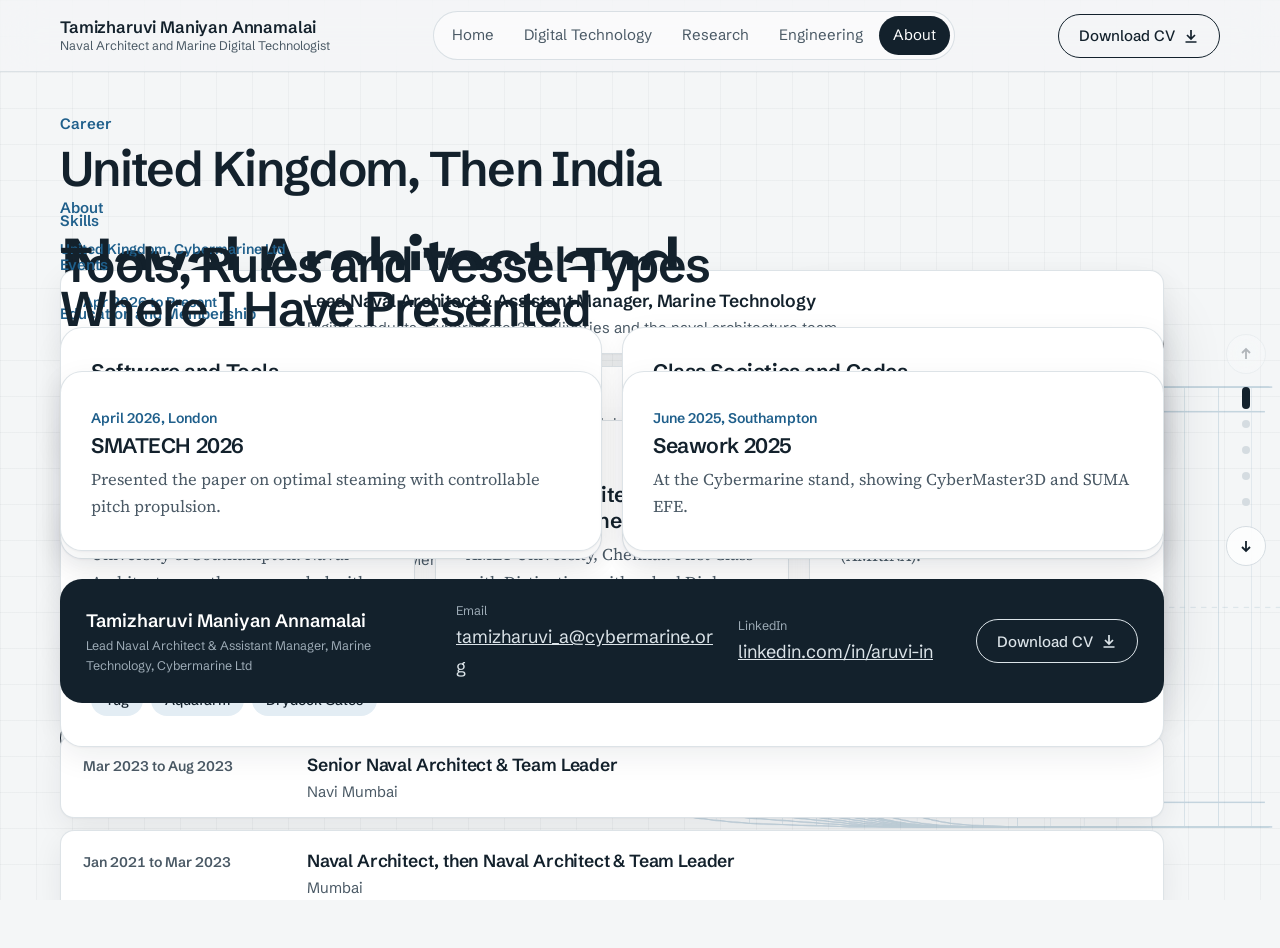
==== about.html @ 564004cf "Major Update" ====
<!doctype html>
<html lang="en">
<head>
<meta charset="utf-8">
<meta name="viewport" content="width=device-width, initial-scale=1">
<title>About | Tamizharuvi Maniyan Annamalai</title>
<meta name="description" content="Career, education and skills of Tamizharuvi Maniyan Annamalai.">
<meta name="theme-color" content="#F4F6F7">
<meta property="og:title" content="About | Tamizharuvi Maniyan Annamalai">
<meta property="og:description" content="Career, education and skills of Tamizharuvi Maniyan Annamalai.">
<meta property="og:image" content="https://www.hiaruvi.com/img/profile-640.jpg">
<link rel="icon" href="data:image/svg+xml,%3Csvg xmlns='http://www.w3.org/2000/svg' viewBox='0 0 64 64'%3E%3Crect width='64' height='64' rx='16' fill='%2313212C'/%3E%3Cpath d='M14 26h36v10c0 6-4 10-10 10H24c-6 0-10-4-10-10z' fill='none' stroke='%239CC6DD' stroke-width='3'/%3E%3Cpath d='M10 36h44' stroke='%23F4F6F7' stroke-width='3'/%3E%3C/svg%3E">
<link rel="preconnect" href="https://fonts.googleapis.com">
<link rel="preconnect" href="https://fonts.gstatic.com" crossorigin>
<link href="https://fonts.googleapis.com/css2?family=Schibsted+Grotesk:wght@400;500;600;700&family=Source+Serif+4:opsz,wght@8..60,400;8..60,600&display=swap" rel="stylesheet">
<link rel="stylesheet" href="assets/site.css">
</head>
<body>
<a class="skip" href="#main">Skip to Content</a>
<div class="bg" aria-hidden="true"><img src="img/lines/plan-aft.png" alt="" onerror="this.remove()"></div>
<header class="top"><div class="wrap">
  <a class="me" href="index.html"><b>Tamizharuvi Maniyan Annamalai</b><span>Naval Architect and Marine Digital Technologist</span></a>
  <nav aria-label="Main"><ul class="menu"><li><a href="index.html">Home</a></li><li><a href="digital.html">Digital Technology</a></li><li><a href="research.html">Research</a></li><li><a href="engineering.html">Engineering</a></li><li><a href="about.html" aria-current="page">About</a></li></ul></nav>
  <div class="right">
    <a class="btn" href="Tamizharuvi_CV.pdf" download><span class="lbl">Download CV</span><svg class="ico" viewBox="0 0 16 16" fill="none" stroke="currentColor" stroke-width="1.7" aria-hidden="true"><path d="M8 2v9M4 7l4 4 4-4M2.5 14h11"/></svg></a>
    <button class="burger" type="button" aria-label="Menu" aria-expanded="false"><svg width="18" height="18" viewBox="0 0 18 18" fill="none" stroke="currentColor" stroke-width="1.8" aria-hidden="true"><path d="M2 5h14M2 9h14M2 13h14"/></svg></button>
  </div>
</div></header>
<div class="drawer"><ul><li><a href="index.html">Home</a></li><li><a href="digital.html">Digital Technology</a></li><li><a href="research.html">Research</a></li><li><a href="engineering.html">Engineering</a></li><li><a href="about.html" aria-current="page">About</a></li></ul></div>
<main id="main" class="deck">
<section class="sec" id="profile" data-label="Profile" aria-label="Profile"><div class="sec-in"><div class="hero">
  <div><div class="sec-head"><div class="eyebrow">About</div><h1 class="title">Naval Architect and Marine Digital Technologist</h1></div>
    <p class="lead">I solve stability, regulatory and shipbuilding problems for ship owners, and where I can, I solve them with digital technology. I write the architecture, logic, interface and specification for each product and lead the software team to delivery. My aim is fleet-wide decision support from an onshore office, ready for autonomous vessels.</p>
    <div class="acts"><a class="btn" href="Tamizharuvi_CV.pdf" download>Download CV<svg class="ico" viewBox="0 0 16 16" fill="none" stroke="currentColor" stroke-width="1.7" aria-hidden="true"><path d="M8 2v9M4 7l4 4 4-4M2.5 14h11"/></svg></a></div>
  </div>
  <figure class="portrait"><img src="img/profile-640.jpg" alt="Portrait of Tamizharuvi Maniyan Annamalai" width="640" height="640"></figure>
</div></div></section>
<section class="sec" id="career" data-label="Career" aria-label="Career"><div class="sec-in"><div class="sec-head"><div class="eyebrow">Career</div><h2 class="title">United Kingdom, Then India</h2></div>
<ol class="career">
  <li class="group">United Kingdom, Cybermarine Ltd</li>
  <li class="now"><span class="when">Apr 2026 to Present</span><div><h3>Lead Naval Architect &amp; Assistant Manager, Marine Technology</h3><p>Digital products, CyberMaster3D deliveries and the naval architecture team</p></div></li>
  <li><span class="when">Dec 2024 to Mar 2026</span><div><h3>Senior Naval Architect</h3><p>SUMA EFE, CyberMaster3D heavy-lift modules, G-Mod</p></div></li>
  <li class="group">University of Southampton</li>
  <li><span class="when">Sep 2023 to Sep 2024</span><div><h3>MSc Maritime Engineering Science</h3><p>Awarded with Merit</p></div></li>
  <li class="group">India, Cybermarine Knowledge Systems</li>
  <li><span class="when">Oct 2024 to Nov 2024</span><div><h3>Senior Naval Architect &amp; Team Leader</h3><p>Navi Mumbai</p></div></li>
  <li><span class="when">Mar 2023 to Aug 2023</span><div><h3>Senior Naval Architect &amp; Team Leader</h3><p>Navi Mumbai</p></div></li>
  <li><span class="when">Jan 2021 to Mar 2023</span><div><h3>Naval Architect, then Naval Architect &amp; Team Leader</h3><p>Mumbai</p></div></li>
  <li><span class="when">May 2018 to Jan 2021</span><div><h3>Junior Naval Architect</h3><p>Mumbai</p></div></li>
  <li><span class="when">2016 and 2018</span><div><h3>Internships</h3><p>Cochin Shipyard and Senshin Technologies, Kochi</p></div></li>
</ol></div></section>
<section class="sec" id="education" data-label="Education" aria-label="Education"><div class="sec-in"><div class="sec-head"><div class="eyebrow">Education and Membership</div><h2 class="title">Qualifications</h2></div>
<div class="grid3">
  <div class="card"><span class="tag">2023 to 2024</span><h3>MSc Maritime Engineering Science</h3><p>University of Southampton. Naval Architecture pathway, awarded with Merit.</p></div>
  <div class="card"><span class="tag">2014 to 2018</span><h3>BE Naval Architecture and Offshore Engineering</h3><p>AMET University, Chennai. First Class with Distinction, with a dual Diploma in Business Management.</p></div>
  <div class="card"><span class="tag">Since 2024</span><h3>Associate Member, RINA</h3><p>Royal Institution of Naval Architects (AMRINA).</p></div>
</div></div></section>
<section class="sec" id="skills" data-label="Skills" aria-label="Skills"><div class="sec-in"><div class="sec-head"><div class="eyebrow">Skills</div><h2 class="title">Tools, Rules and Vessel Types</h2></div>
<div class="grid2">
  <div class="card"><h3>Software and Tools</h3><p><b>Coding:</b> Python, C#. <b>Stability:</b> GHS, Maxsurf, CyberMaster and CyberMaster3D. <b>Hydrodynamics and CFD:</b> Siemens Star-CCM+, DNV Sesam GeniE and HydroD, Ansys Workbench, MATLAB. <b>Design:</b> CADMATIC Hull, AVEVA PDMS, Rhino 3D, AutoCAD, SolidWorks.</p></div>
  <div class="card"><h3>Class Societies and Codes</h3><div class="chips"><span>Bureau Veritas</span><span>DNV</span><span>Lloyd’s Register</span><span>ABS</span><span>IRS</span><span>SOLAS</span><span>ICLL</span><span>IS Code</span><span>Grain Code</span><span>SPS Code</span><span>CAP 437</span></div></div>
  <div class="card" style="grid-column:1/-1"><h3>Vessel Types</h3><div class="chips"><span>Offshore Construction</span><span>Diving Support</span><span>Heavy-Lift Crane</span><span>Bulk Carrier</span><span>Product Tanker</span><span>CPP Vessels</span><span>Expedition Passenger</span><span>Tug</span><span>Aquafarm</span><span>Drydock Gates</span></div></div>
</div></div></section>
<section class="sec" id="events" data-label="Events and Contact" aria-label="Events and Contact"><div class="sec-in"><div class="sec-head"><div class="eyebrow">Events</div><h2 class="title">Where I Have Presented</h2></div>
<div class="grid2">
  <div class="card"><span class="tag">April 2026, London</span><h3>SMATECH 2026</h3><p>Presented the paper on optimal steaming with controllable pitch propulsion.</p></div>
  <div class="card"><span class="tag">June 2025, Southampton</span><h3>Seawork 2025</h3><p>At the Cybermarine stand, showing CyberMaster3D and SUMA EFE.</p></div>
</div><footer class="foot">
  <div><b>Tamizharuvi Maniyan Annamalai</b><span class="k">Lead Naval Architect &amp; Assistant Manager, Marine Technology, Cybermarine Ltd</span></div>
  <div><span class="k">Email</span><a href="mailto:tamizharuvi_a@cybermarine.org">tamizharuvi_a@cybermarine.org</a></div>
  <div><span class="k">LinkedIn</span><a href="https://www.linkedin.com/in/aruvi-in/" rel="noopener">linkedin.com/in/aruvi-in</a></div>
  <a class="btn" href="Tamizharuvi_CV.pdf" download>Download CV<svg class="ico" viewBox="0 0 16 16" fill="none" stroke="currentColor" stroke-width="1.7" aria-hidden="true"><path d="M8 2v9M4 7l4 4 4-4M2.5 14h11"/></svg></a>
</footer></div></section>
</main>
<div class="dots" aria-label="Sections"><button class="arrow prev" type="button" aria-label="Previous Section"><svg width="16" height="16" viewBox="0 0 16 16" fill="none" stroke="currentColor" stroke-width="1.8" aria-hidden="true"><path d="M8 13V3M4 7l4-4 4 4"/></svg></button><ol></ol><button class="arrow next" type="button" aria-label="Next Section"><svg width="16" height="16" viewBox="0 0 16 16" fill="none" stroke="currentColor" stroke-width="1.8" aria-hidden="true"><path d="M8 3v10M4 9l4 4 4-4"/></svg></button></div>
<button class="totop" type="button" aria-label="Back to Top"><svg width="16" height="16" viewBox="0 0 16 16" fill="none" stroke="currentColor" stroke-width="1.8" aria-hidden="true"><path d="M8 13V3M4 7l4-4 4 4"/></svg></button>
<script src="assets/site.js"></script>

</body>
</html>
---- assets/site.css ----
/* hiaruvi.com */
@view-transition{navigation:auto}
:root{
  --paper:#F4F6F7; --card:#FFFFFF; --ink:#13212C; --slate:#4A5965; --rule:#D5DCE1;
  --blue:#1F5F8B; --blue-deep:#174A6D; --blue-soft:#E3EDF4; --oxide:#9E3B2C;
  --sans:"Schibsted Grotesk",system-ui,-apple-system,"Segoe UI",sans-serif;
  --serif:"Source Serif 4",Georgia,serif;
  --wrap:1240px; --g:clamp(16px,3.5vw,40px); --head:72px;
  --r-lg:28px; --r:22px; --r-sm:14px;
  --shadow:0 1px 2px rgba(19,33,44,.04),0 10px 30px rgba(19,33,44,.07);
  --ease:cubic-bezier(.25,.1,.25,1); --out:cubic-bezier(.16,1,.3,1);
}
*{box-sizing:border-box}
html,body{margin:0}
body{background:var(--paper);color:var(--ink);font-family:var(--serif);font-size:18px;line-height:1.65;-webkit-font-smoothing:antialiased}
h1,h2,h3,h4,.sans{font-family:var(--sans)}
a{color:var(--blue-deep)}
img{display:block;max-width:100%;height:auto}
:focus-visible{outline:2.5px solid var(--blue);outline-offset:3px;border-radius:8px}
.wrap{max-width:var(--wrap);margin:0 auto;padding:0 var(--g)}
.ico{width:16px;height:16px;flex:none}
.skip{position:absolute;left:-9999px}.skip:focus{left:16px;top:16px;z-index:99;background:var(--ink);color:#fff;padding:10px 14px;border-radius:10px}

/* fixed background: grid + lines-plan artwork (content moves over it) */
.bg{position:fixed;inset:0;z-index:-1;pointer-events:none;
  background-image:linear-gradient(rgba(19,33,44,.035) 1px,transparent 1px),linear-gradient(90deg,rgba(19,33,44,.035) 1px,transparent 1px);background-size:36px 36px}
.bg img{position:absolute;right:-3vw;bottom:-3vh;width:min(1150px,80vw);opacity:.22}

/* header */
.top{position:sticky;top:0;z-index:50;height:var(--head);background:rgba(244,246,247,.7);backdrop-filter:saturate(180%) blur(20px);-webkit-backdrop-filter:saturate(180%) blur(20px);border-bottom:1px solid rgba(213,220,225,.8)}
.top .wrap{height:100%;display:flex;align-items:center;justify-content:space-between;gap:16px;font-family:var(--sans)}
.me{text-decoration:none;color:var(--ink);line-height:1.2;min-width:0}
.me b{display:block;font-weight:600;font-size:16.5px;letter-spacing:-.01em;white-space:nowrap}
.me span{display:block;font-size:12.5px;color:var(--slate);white-space:nowrap}
.menu{display:flex;gap:2px;list-style:none;margin:0;padding:4px;font-size:15px;background:rgba(255,255,255,.55);border:1px solid rgba(213,220,225,.9);border-radius:999px}
.menu a{display:block;padding:7px 14px;border-radius:999px;color:var(--slate);text-decoration:none;transition:background .3s var(--ease),color .3s var(--ease)}
.menu a:hover{color:var(--ink)}
.menu a[aria-current=page]{color:#fff;background:var(--ink)}
.right{display:flex;align-items:center;gap:8px}
.btn{display:inline-flex;align-items:center;gap:8px;min-height:44px;padding:0 20px;border-radius:999px;font:500 15px/1 var(--sans);text-decoration:none;border:1.5px solid var(--ink);color:var(--ink);background:transparent;white-space:nowrap;cursor:pointer;transition:transform .2s var(--ease),background .25s,color .25s,border-color .25s}
.btn:hover{background:var(--ink);color:#fff}
.btn:active{transform:scale(.97)}
.btn.primary{background:var(--blue);border-color:var(--blue);color:#fff}
.btn.primary:hover{background:var(--blue-deep);border-color:var(--blue-deep)}
.btn .ico{transition:transform .3s var(--out)}
.btn:hover .ico.arw{transform:translateX(3px)}
.burger{display:none;width:44px;height:44px;border-radius:50%;border:1px solid var(--rule);background:var(--card);cursor:pointer;place-items:center;color:var(--ink)}
.drawer{display:none}
@media (max-width:1060px){
  .top nav{display:none}
  .burger{display:grid}
  .drawer{display:block;position:fixed;top:calc(var(--head) + 8px);left:12px;right:12px;z-index:49;background:rgba(255,255,255,.9);backdrop-filter:blur(20px);-webkit-backdrop-filter:blur(20px);border:1px solid var(--rule);border-radius:var(--r);box-shadow:var(--shadow);transform:translateY(-8px) scale(.98);opacity:0;pointer-events:none;transition:transform .4s var(--out),opacity .25s var(--ease)}
  .drawer.open{transform:none;opacity:1;pointer-events:auto}
  .drawer ul{list-style:none;margin:0;padding:8px 18px;font-family:var(--sans);font-size:18px}
  .drawer li+li{border-top:1px solid var(--rule)}
  .drawer a{display:block;padding:13px 0;color:var(--ink);text-decoration:none}
  .drawer a[aria-current=page]{color:var(--blue)}
}
@media (max-width:560px){.me span{display:none}.me b{font-size:15px;white-space:normal}.top .btn .lbl{display:none}.top .btn{padding:0 13px}}

/* sections: on wide screens one section at a time; content moves, background stays */
.deck{position:relative}
.sec{position:relative;padding:clamp(48px,7vw,88px) 0}
.sec-in{max-width:var(--wrap);margin:0 auto;padding:0 var(--g)}
@media (min-width:1061px){
  html.paged,html.paged body{height:100%;overflow:hidden}
  .paged .deck{height:calc(100vh - var(--head))}
  .paged .sec{position:absolute;transition:none!important;inset:0;padding:0;overflow-y:auto;overscroll-behavior:contain;opacity:0;visibility:hidden;transform:translateY(48px);transition:opacity .7s var(--ease),transform .9s var(--out),visibility 0s linear .9s}
  .paged.ready .sec{transition:opacity .28s var(--ease),transform .5s var(--ease),visibility 0s linear .5s!important}
  .paged .sec.up{transform:translateY(-48px)}
  .paged .sec.on{opacity:1;visibility:visible;transform:none}
  .paged.ready .sec.on{transition:opacity .6s var(--ease) .28s,transform .9s var(--out) .28s,visibility 0s!important}
  .paged .sec-in{min-height:100%;display:flex;flex-direction:column;justify-content:center;padding-top:40px;padding-bottom:56px;padding-right:calc(var(--g) + 56px)}
}
.dots{display:none}
@media (min-width:1061px){
  .paged .dots{display:flex;flex-direction:column;align-items:center;gap:6px;position:fixed;right:max(14px,calc((100vw - var(--wrap))/2 - 20px));top:50%;transform:translateY(-50%);z-index:40}
  .dots .arrow{width:40px;height:40px;border-radius:50%;border:1px solid var(--rule);background:rgba(255,255,255,.75);backdrop-filter:blur(12px);display:grid;place-items:center;cursor:pointer;color:var(--ink);transition:background .2s,color .2s,opacity .2s,transform .2s}
  .dots .arrow:hover{background:var(--ink);color:#fff}
  .dots .arrow:active{transform:scale(.92)}
  .dots .arrow:disabled{opacity:.3;pointer-events:none}
  .dots ol{list-style:none;margin:6px 0;padding:0;display:flex;flex-direction:column;gap:2px}
  .dots li button{position:relative;display:grid;place-items:center;width:40px;height:24px;border:0;background:none;cursor:pointer}
  .dots li button::before{content:"";width:8px;height:8px;border-radius:999px;background:var(--rule);transition:height .35s var(--out),background .3s}
  .dots li button[aria-current=true]::before{height:22px;background:var(--ink)}
  .dots li button span{position:absolute;right:46px;top:50%;transform:translate(6px,-50%);opacity:0;white-space:nowrap;font:500 13px var(--sans);color:var(--ink);background:rgba(255,255,255,.92);border:1px solid var(--rule);padding:5px 10px;border-radius:999px;pointer-events:none;transition:opacity .2s,transform .3s var(--out)}
  .dots li button:hover span,.dots li button:focus-visible span{opacity:1;transform:translate(0,-50%)}
}
.totop{position:fixed;right:16px;bottom:16px;width:48px;height:48px;border-radius:50%;border:1px solid var(--rule);background:rgba(255,255,255,.9);backdrop-filter:blur(12px);color:var(--ink);display:grid;place-items:center;cursor:pointer;box-shadow:var(--shadow);opacity:0;transform:translateY(10px);transition:opacity .3s,transform .4s var(--out);z-index:45}
.totop.show{opacity:1;transform:none}
@media (min-width:1061px){.paged .totop{display:none}}

/* type */
.eyebrow{font-family:var(--sans);font-size:15px;font-weight:600;color:var(--blue)}
h1.title{margin:6px 0 0;font-size:clamp(40px,5.6vw,76px);line-height:1.02;letter-spacing:-.04em;font-weight:600}
h2.title{margin:6px 0 0;font-size:clamp(30px,3.8vw,50px);line-height:1.06;letter-spacing:-.035em;font-weight:600}
.lead{margin:16px 0 0;font-size:clamp(18px,1.7vw,21px);color:var(--slate);max-width:62ch}
.sec-head{margin-bottom:clamp(22px,3vw,36px)}
.page-title{display:flex;align-items:end;justify-content:space-between;gap:20px;flex-wrap:wrap}

/* cards and panels */
.card{background:var(--card);border:1px solid rgba(213,220,225,.8);border-radius:var(--r);box-shadow:var(--shadow);padding:clamp(20px,2.4vw,30px)}
.card h3{margin:0 0 8px;font-size:21px;font-weight:600;letter-spacing:-.02em;line-height:1.25}
.card p{margin:0 0 10px;color:var(--slate);font-size:16.5px}
.card p:last-child{margin-bottom:0}
a.card{display:flex;flex-direction:column;text-decoration:none;color:var(--ink);transition:transform .4s var(--out),box-shadow .4s var(--ease)}
a.card:hover{transform:translateY(-4px);box-shadow:0 2px 4px rgba(19,33,44,.04),0 22px 48px rgba(19,33,44,.12)}
a.card:active{transform:scale(.99)}
.card .tag{font-family:var(--sans);font-size:14px;font-weight:600;color:var(--blue)}
.card.dark{background:var(--ink);color:#EAF0F3;border-color:var(--ink)}
.card.dark p{color:#B9C7D1}.card.dark .tag,.card.dark .go{color:#9CC6DD}
.go{display:inline-flex;align-items:center;gap:6px;margin-top:auto;padding-top:14px;font-family:var(--sans);font-size:15px;font-weight:600;color:var(--blue-deep);text-decoration:none}
.go .ico{transition:transform .3s var(--out)}
a.card:hover .go .ico,a.go:hover .ico{transform:translateX(4px)}
.grid2{display:grid;grid-template-columns:repeat(2,minmax(0,1fr));gap:20px}
.grid3{display:grid;grid-template-columns:repeat(3,minmax(0,1fr));gap:20px}
.split{display:grid;grid-template-columns:minmax(0,1.45fr) minmax(0,1fr);gap:clamp(20px,3vw,40px);align-items:start}
@media (max-width:900px){.grid2,.grid3,.split{grid-template-columns:1fr}}
.ticks{list-style:none;margin:14px 0 0;padding:0}
.ticks li{position:relative;padding:10px 0 10px 24px;border-top:1px solid var(--rule);color:var(--slate);font-size:17px}
.ticks li::before{content:"";position:absolute;left:0;top:21px;width:12px;height:2px;border-radius:2px;background:var(--blue)}
.ticks b{color:var(--ink);font-family:var(--sans);font-weight:600;font-size:16px}
.facts{padding:0;overflow:hidden}
.facts div{padding:14px 22px;border-top:1px solid var(--rule);font-family:var(--sans)}
.facts div:first-child{border-top:0}
.facts span{display:block;font-size:13px;color:var(--slate)}
.facts b{font-weight:600;font-size:16px;line-height:1.35}
.chips{display:flex;flex-wrap:wrap;gap:8px}
.chips span{padding:7px 14px;border-radius:999px;background:var(--blue-soft);font:500 14px var(--sans);color:var(--ink)}
details.more{margin-top:14px;border-top:1px solid var(--rule)}
details.more summary{cursor:pointer;list-style:none;display:flex;align-items:center;justify-content:space-between;padding:12px 0 2px;font:600 15px var(--sans);color:var(--blue-deep)}
details.more summary::-webkit-details-marker{display:none}
details.more summary::after{content:"";width:9px;height:9px;border-right:2px solid currentColor;border-bottom:2px solid currentColor;transform:rotate(45deg);transition:transform .3s var(--out)}
details.more[open] summary::after{transform:rotate(-135deg)}
details.more .body{padding:8px 0 0;color:var(--slate);font-size:16px}

/* home */
.hero{display:grid;grid-template-columns:minmax(0,1.5fr) minmax(0,1fr);gap:clamp(24px,4vw,56px);align-items:center}
.hero .role{margin:18px 0 0;font-family:var(--sans);font-size:clamp(19px,1.9vw,23px);font-weight:500;line-height:1.4;max-width:36ch}
.acts{display:flex;flex-wrap:wrap;gap:10px;margin-top:26px}
.portrait{margin:0;justify-self:end;width:min(380px,100%);border-radius:var(--r-lg);overflow:hidden;box-shadow:0 2px 6px rgba(19,33,44,.06),0 30px 60px rgba(19,33,44,.16);background:#111}
.portrait img{width:100%;aspect-ratio:1;object-fit:cover}
.meta-row{display:flex;flex-wrap:wrap;gap:8px;margin-top:22px}
.meta-row span{padding:6px 12px;border-radius:999px;border:1px solid var(--rule);background:rgba(255,255,255,.7);font:500 14px var(--sans);color:var(--slate)}
@media (max-width:900px){.hero{grid-template-columns:1fr}.portrait{justify-self:start;width:240px}}
.cos{display:grid;grid-template-columns:repeat(5,minmax(0,1fr));gap:12px}
.cos div{background:var(--card);border:1px solid rgba(213,220,225,.8);border-radius:var(--r-sm);padding:16px 18px;font-family:var(--sans);box-shadow:var(--shadow)}
.cos b{display:block;font-size:16.5px;font-weight:600;line-height:1.3;letter-spacing:-.01em}
.cos span{display:block;margin-top:4px;font-size:13.5px;color:var(--slate);line-height:1.4}
@media (max-width:1060px){.cos{grid-template-columns:repeat(3,minmax(0,1fr))}}
@media (max-width:620px){.cos{grid-template-columns:1fr 1fr}}
.also{margin:12px 0 26px;font:500 14.5px var(--sans);color:var(--slate)}
.feat{display:grid;grid-template-columns:1.25fr 1fr 1fr;gap:20px}
@media (max-width:900px){.feat{grid-template-columns:1fr}}

/* timelines */
.steps{list-style:none;margin:0;padding:0;display:grid;grid-template-columns:repeat(4,minmax(0,1fr));gap:16px}
.steps li{position:relative;background:var(--card);border:1px solid rgba(213,220,225,.8);border-radius:var(--r-sm);padding:18px 18px 16px;box-shadow:var(--shadow)}
.steps li.key{background:var(--ink);border-color:var(--ink);color:#EAF0F3}
.steps li.key p{color:#B9C7D1}.steps li.key .when{color:#9CC6DD}
.steps .when{font:600 13.5px var(--sans);color:var(--oxide)}
.steps h3{margin:4px 0 6px;font-size:17.5px;font-weight:600;letter-spacing:-.01em;line-height:1.3}
.steps p{margin:0;font-size:15px;color:var(--slate);line-height:1.5}
@media (max-width:1060px){.steps{grid-template-columns:repeat(2,minmax(0,1fr))}}
@media (max-width:560px){.steps{grid-template-columns:1fr}}
.career{list-style:none;margin:0;padding:0;display:grid;gap:12px}
.career li{display:grid;grid-template-columns:200px minmax(0,1fr);gap:6px 24px;align-items:baseline;background:var(--card);border:1px solid rgba(213,220,225,.8);border-radius:var(--r-sm);padding:16px 22px;box-shadow:var(--shadow)}
.career .when{font:600 14px var(--sans);color:var(--slate);font-variant-numeric:tabular-nums}
.career .now .when{color:var(--blue)}
.career h3{margin:0;font-size:17.5px;font-weight:600;letter-spacing:-.01em}
.career p{margin:2px 0 0;font:15px var(--sans);color:var(--slate)}
.career .group{grid-template-columns:1fr;background:none;border:0;box-shadow:none;padding:10px 0 0;font:600 14px var(--sans);color:var(--blue)}
@media (max-width:700px){.career li{grid-template-columns:1fr}}

/* publications */
.pubs{display:grid;gap:14px}
.pub{display:grid;grid-template-columns:220px minmax(0,1fr);gap:10px 28px}
.pub .venue{font-family:var(--sans);font-size:15px;color:var(--slate);line-height:1.5}
.pub .venue b{display:block;color:var(--ink);font-weight:600;font-size:16px}
.pub h3{font-size:19px}
.pub .with{margin-top:6px;font:14.5px var(--sans);color:var(--slate)}
@media (max-width:760px){.pub{grid-template-columns:1fr}}

/* demo */
.demo{display:grid;grid-template-columns:minmax(0,1.35fr) minmax(0,1fr);gap:24px;align-items:start}
.demo .stage svg{width:100%;height:auto;border-radius:var(--r-sm);background:linear-gradient(#F8FAFB,#EEF3F6)}
.readout{display:grid;grid-template-columns:repeat(3,minmax(0,1fr));gap:12px}
.readout div{background:var(--paper);border-radius:var(--r-sm);padding:12px 14px}
.readout div.warn{background:#F7E7E3}
.readout b{display:block;white-space:nowrap;font:600 clamp(20px,1.9vw,26px)/1.1 var(--sans);letter-spacing:-.02em;font-variant-numeric:tabular-nums}
.readout span{font:13.5px var(--sans);color:var(--slate)}
.ctl{margin-top:16px}
.ctl label{display:flex;justify-content:space-between;font:14.5px var(--sans);color:var(--slate);margin-bottom:2px}
.ctl output{color:var(--ink);font-weight:600}
input[type=range]{width:100%;accent-color:var(--blue);height:30px}
.toggles{display:flex;gap:8px;flex-wrap:wrap;margin-top:16px}
.toggle{min-height:42px;padding:0 16px;border-radius:999px;border:1.5px solid var(--rule);background:var(--card);font:500 14.5px var(--sans);color:var(--ink);cursor:pointer;transition:background .2s,color .2s,border-color .2s,transform .2s}
.toggle:active{transform:scale(.97)}
.toggle[aria-pressed=true]{background:var(--ink);border-color:var(--ink);color:#fff}
.toggle.danger[aria-pressed=true]{background:var(--oxide);border-color:var(--oxide)}
.status{min-height:1.4em;margin:14px 0 0;font:500 15px var(--sans)}
.status.bad{color:var(--oxide)}
@media (max-width:900px){.demo{grid-template-columns:1fr}}

/* footer */
.foot{margin-top:28px;background:var(--ink);color:#DCE4E9;border-radius:var(--r);padding:22px 26px;display:grid;grid-template-columns:1.6fr 1.2fr 1fr auto;gap:18px;align-items:center;font-family:var(--sans)}
.foot b{color:#fff;font-weight:600}
.foot .k{display:block;font-size:12.5px;color:#9DABB6}
.foot a{color:#DCE4E9;word-break:break-word}
.foot .btn{border-color:#DCE4E9;color:#DCE4E9}
.foot .btn:hover{background:#DCE4E9;color:var(--ink)}
@media (max-width:900px){.foot{grid-template-columns:1fr}}

@media (prefers-reduced-motion:reduce){
  *,.paged .sec,.paged .sec.on{transition-duration:.01ms!important;animation:none!important}
  @view-transition{navigation:none}
}
::view-transition-old(root){animation:vt-out .35s var(--ease) both}
::view-transition-new(root){animation:vt-in .55s var(--out) both}
@keyframes vt-out{to{opacity:0}}
@keyframes vt-in{from{opacity:0;transform:translateY(16px)}}
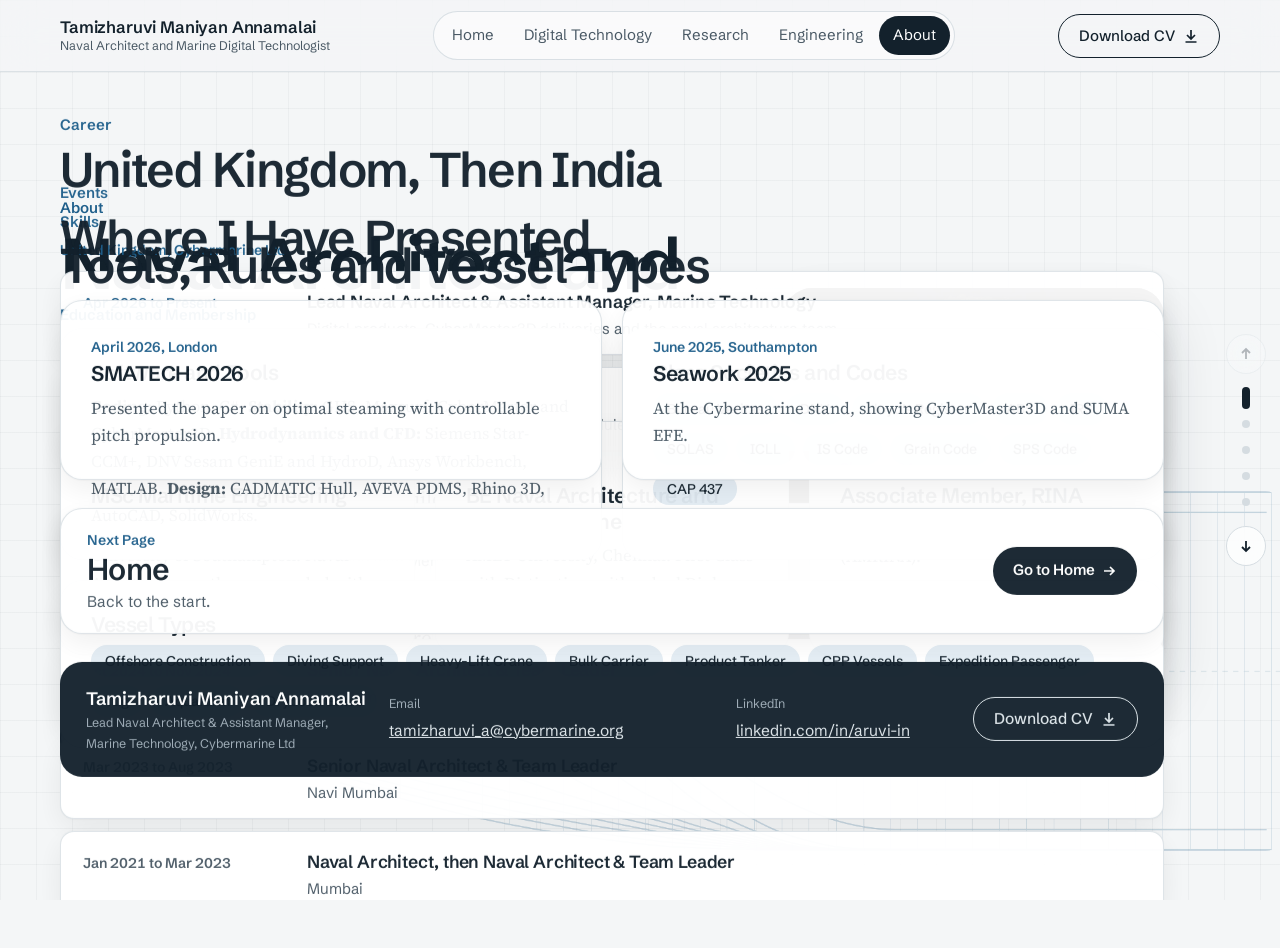
==== commit 5c28b0f8: "Major Update" ====
--- a/about.html
+++ b/about.html
@@ -17,7 +17,7 @@
 </head>
 <body>
 <a class="skip" href="#main">Skip to Content</a>
-<div class="bg" aria-hidden="true"><img src="img/lines/plan-aft.png" alt="" onerror="this.remove()"></div>
+<div class="bg" aria-hidden="true"><img src="img/lines/view-J.png" alt="" onerror="this.remove()"></div>
 <header class="top"><div class="wrap">
   <a class="me" href="index.html"><b>Tamizharuvi Maniyan Annamalai</b><span>Naval Architect and Marine Digital Technologist</span></a>
   <nav aria-label="Main"><ul class="menu"><li><a href="index.html">Home</a></li><li><a href="digital.html">Digital Technology</a></li><li><a href="research.html">Research</a></li><li><a href="engineering.html">Engineering</a></li><li><a href="about.html" aria-current="page">About</a></li></ul></nav>
@@ -65,7 +65,7 @@
 <div class="grid2">
   <div class="card"><span class="tag">April 2026, London</span><h3>SMATECH 2026</h3><p>Presented the paper on optimal steaming with controllable pitch propulsion.</p></div>
   <div class="card"><span class="tag">June 2025, Southampton</span><h3>Seawork 2025</h3><p>At the Cybermarine stand, showing CyberMaster3D and SUMA EFE.</p></div>
-</div><footer class="foot">
+</div><a class="nextpage" href="index.html"><span class="k">Next Page</span><b>Home</b><span class="d">Back to the start.</span><span class="go">Go to Home<svg class="ico arw" viewBox="0 0 16 16" fill="none" stroke="currentColor" stroke-width="1.7" aria-hidden="true"><path d="M3 8h10M9 4l4 4-4 4"/></svg></span></a><footer class="foot">
   <div><b>Tamizharuvi Maniyan Annamalai</b><span class="k">Lead Naval Architect &amp; Assistant Manager, Marine Technology, Cybermarine Ltd</span></div>
   <div><span class="k">Email</span><a href="mailto:tamizharuvi_a@cybermarine.org">tamizharuvi_a@cybermarine.org</a></div>
   <div><span class="k">LinkedIn</span><a href="https://www.linkedin.com/in/aruvi-in/" rel="noopener">linkedin.com/in/aruvi-in</a></div>
--- a/assets/site.css
+++ b/assets/site.css
@@ -25,6 +25,8 @@
 .bg{position:fixed;inset:0;z-index:-1;pointer-events:none;
   background-image:linear-gradient(rgba(19,33,44,.035) 1px,transparent 1px),linear-gradient(90deg,rgba(19,33,44,.035) 1px,transparent 1px);background-size:36px 36px}
 .bg img{position:absolute;right:-3vw;bottom:-3vh;width:min(1150px,80vw);opacity:.22}
+.bg.live img{display:none}
+.bg canvas.hull3d{position:absolute;inset:0;width:100%;height:100%;opacity:.5}
 
 /* header */
 .top{position:sticky;top:0;z-index:50;height:var(--head);background:rgba(244,246,247,.7);backdrop-filter:saturate(180%) blur(20px);-webkit-backdrop-filter:saturate(180%) blur(20px);border-bottom:1px solid rgba(213,220,225,.8)}
@@ -203,10 +205,10 @@
 @media (max-width:900px){.demo{grid-template-columns:1fr}}
 
 /* footer */
-.foot{margin-top:28px;background:var(--ink);color:#DCE4E9;border-radius:var(--r);padding:22px 26px;display:grid;grid-template-columns:1.6fr 1.2fr 1fr auto;gap:18px;align-items:center;font-family:var(--sans)}
+.foot{margin-top:28px;background:var(--ink);color:#DCE4E9;border-radius:var(--r);padding:22px 26px;display:grid;grid-template-columns:1.3fr 1.5fr 1fr auto;gap:18px;align-items:center;font-family:var(--sans)}
 .foot b{color:#fff;font-weight:600}
 .foot .k{display:block;font-size:12.5px;color:#9DABB6}
-.foot a{color:#DCE4E9;word-break:break-word}
+.foot a{color:#DCE4E9;overflow-wrap:anywhere;font-size:15.5px}
 .foot .btn{border-color:#DCE4E9;color:#DCE4E9}
 .foot .btn:hover{background:#DCE4E9;color:var(--ink)}
 @media (max-width:900px){.foot{grid-template-columns:1fr}}
@@ -219,3 +221,13 @@
 ::view-transition-new(root){animation:vt-in .55s var(--out) both}
 @keyframes vt-out{to{opacity:0}}
 @keyframes vt-in{from{opacity:0;transform:translateY(16px)}}
+
+/* next page link at the end of each page */
+.nextpage{display:grid;grid-template-columns:1fr auto;gap:4px 20px;align-items:center;margin-top:28px;padding:22px 26px;border-radius:var(--r);background:var(--card);border:1px solid rgba(213,220,225,.8);box-shadow:var(--shadow);text-decoration:none;color:var(--ink);transition:transform .4s var(--out),box-shadow .4s var(--ease)}
+.nextpage:hover{transform:translateY(-3px);box-shadow:0 2px 4px rgba(19,33,44,.04),0 22px 48px rgba(19,33,44,.12)}
+.nextpage .k{grid-column:1;font:600 14px var(--sans);color:var(--blue)}
+.nextpage b{grid-column:1;font:600 clamp(22px,2.4vw,30px)/1.15 var(--sans);letter-spacing:-.02em}
+.nextpage .d{grid-column:1;font:15.5px var(--sans);color:var(--slate)}
+.nextpage .go{grid-column:2;grid-row:1/span 3;margin:0;padding:0 20px;min-height:48px;border-radius:999px;background:var(--ink);color:#fff}
+.nextpage:hover .go .ico{transform:translateX(4px)}
+@media (max-width:620px){.nextpage{grid-template-columns:1fr}.nextpage .go{grid-column:1;grid-row:auto;justify-self:start;margin-top:10px}}
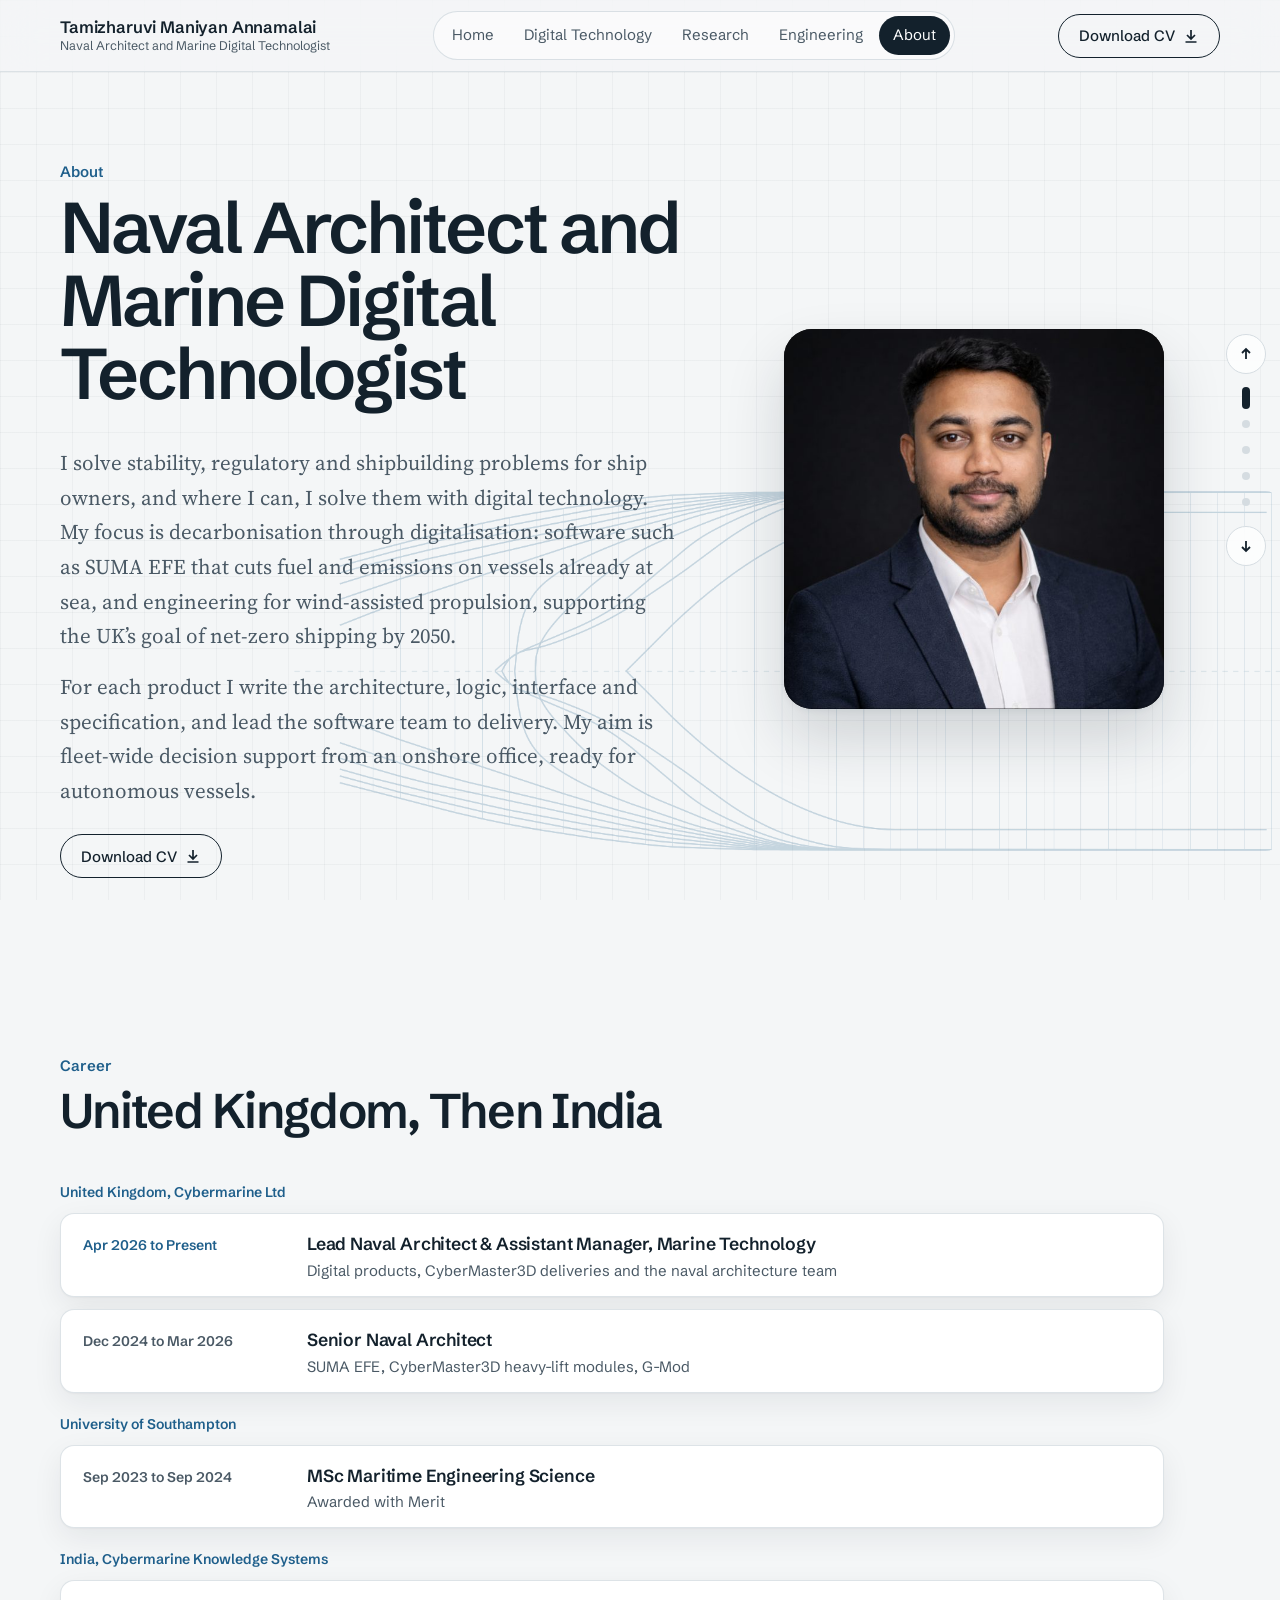
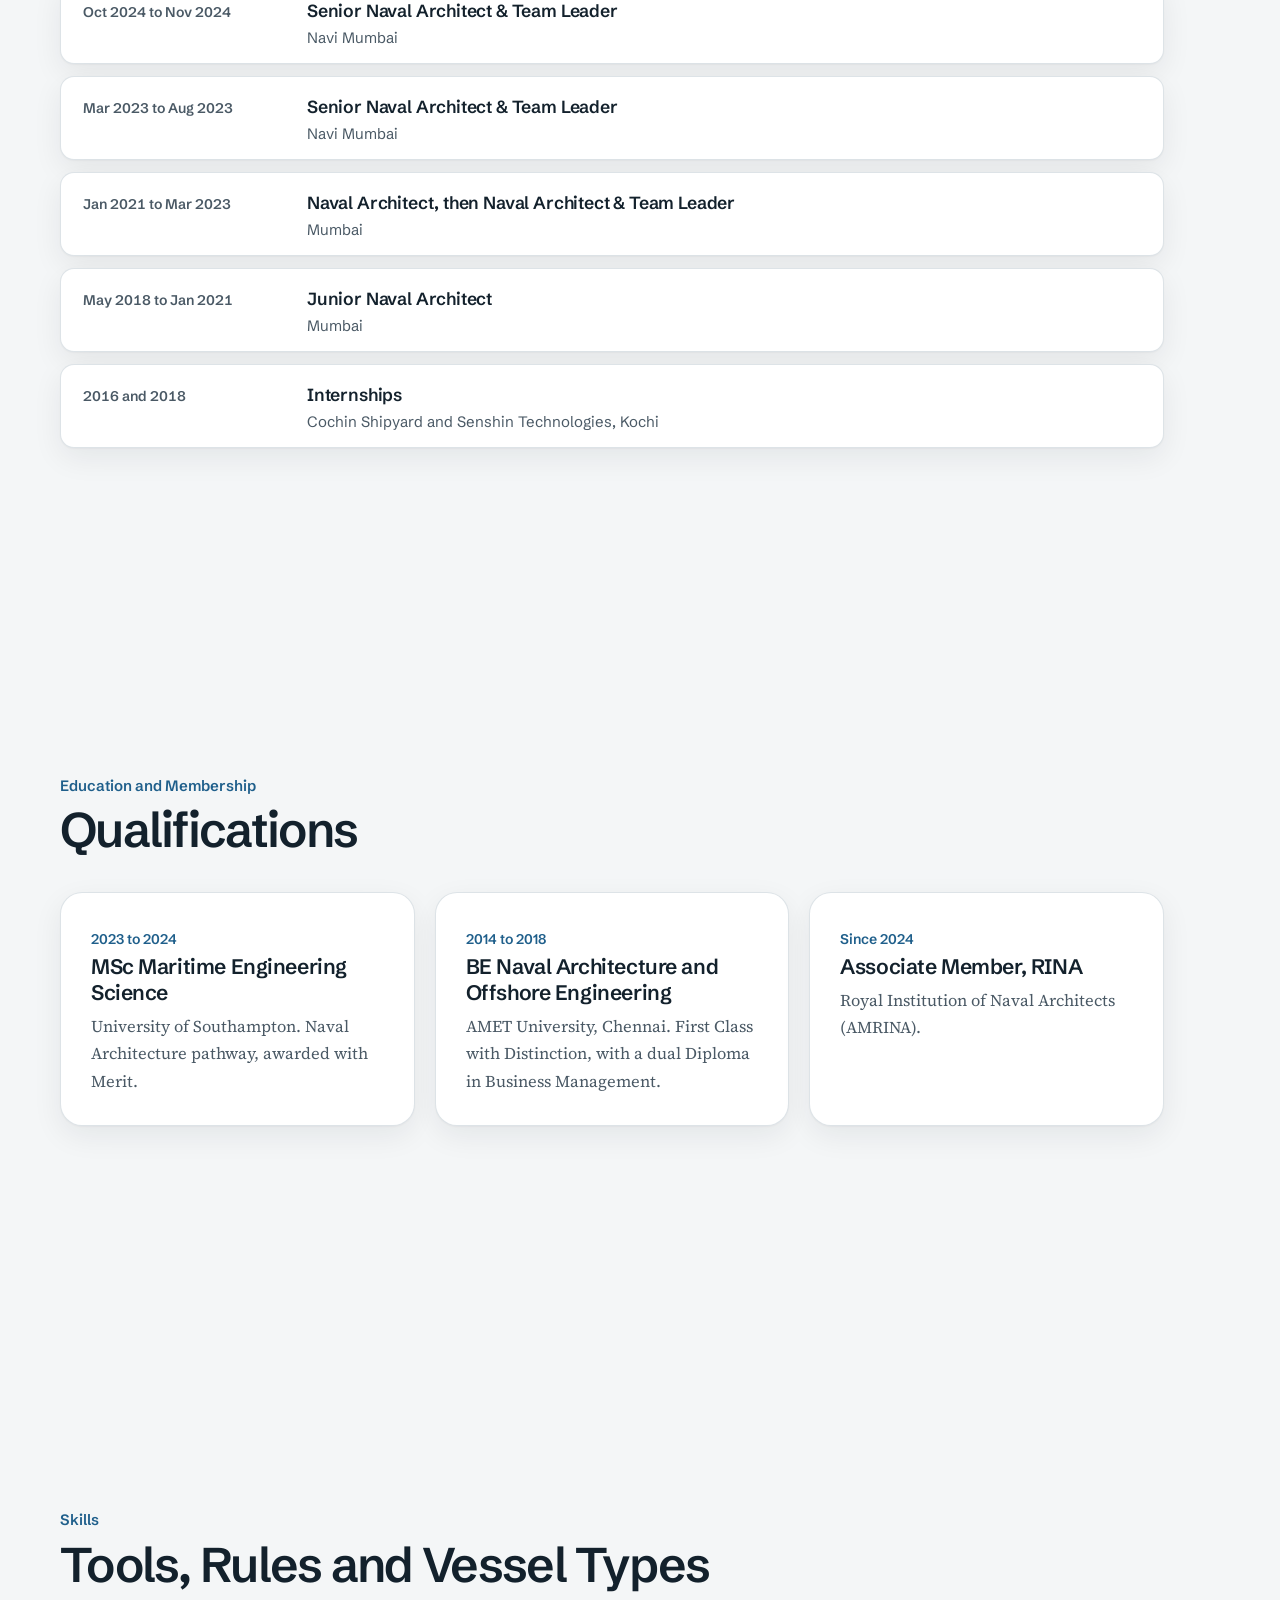
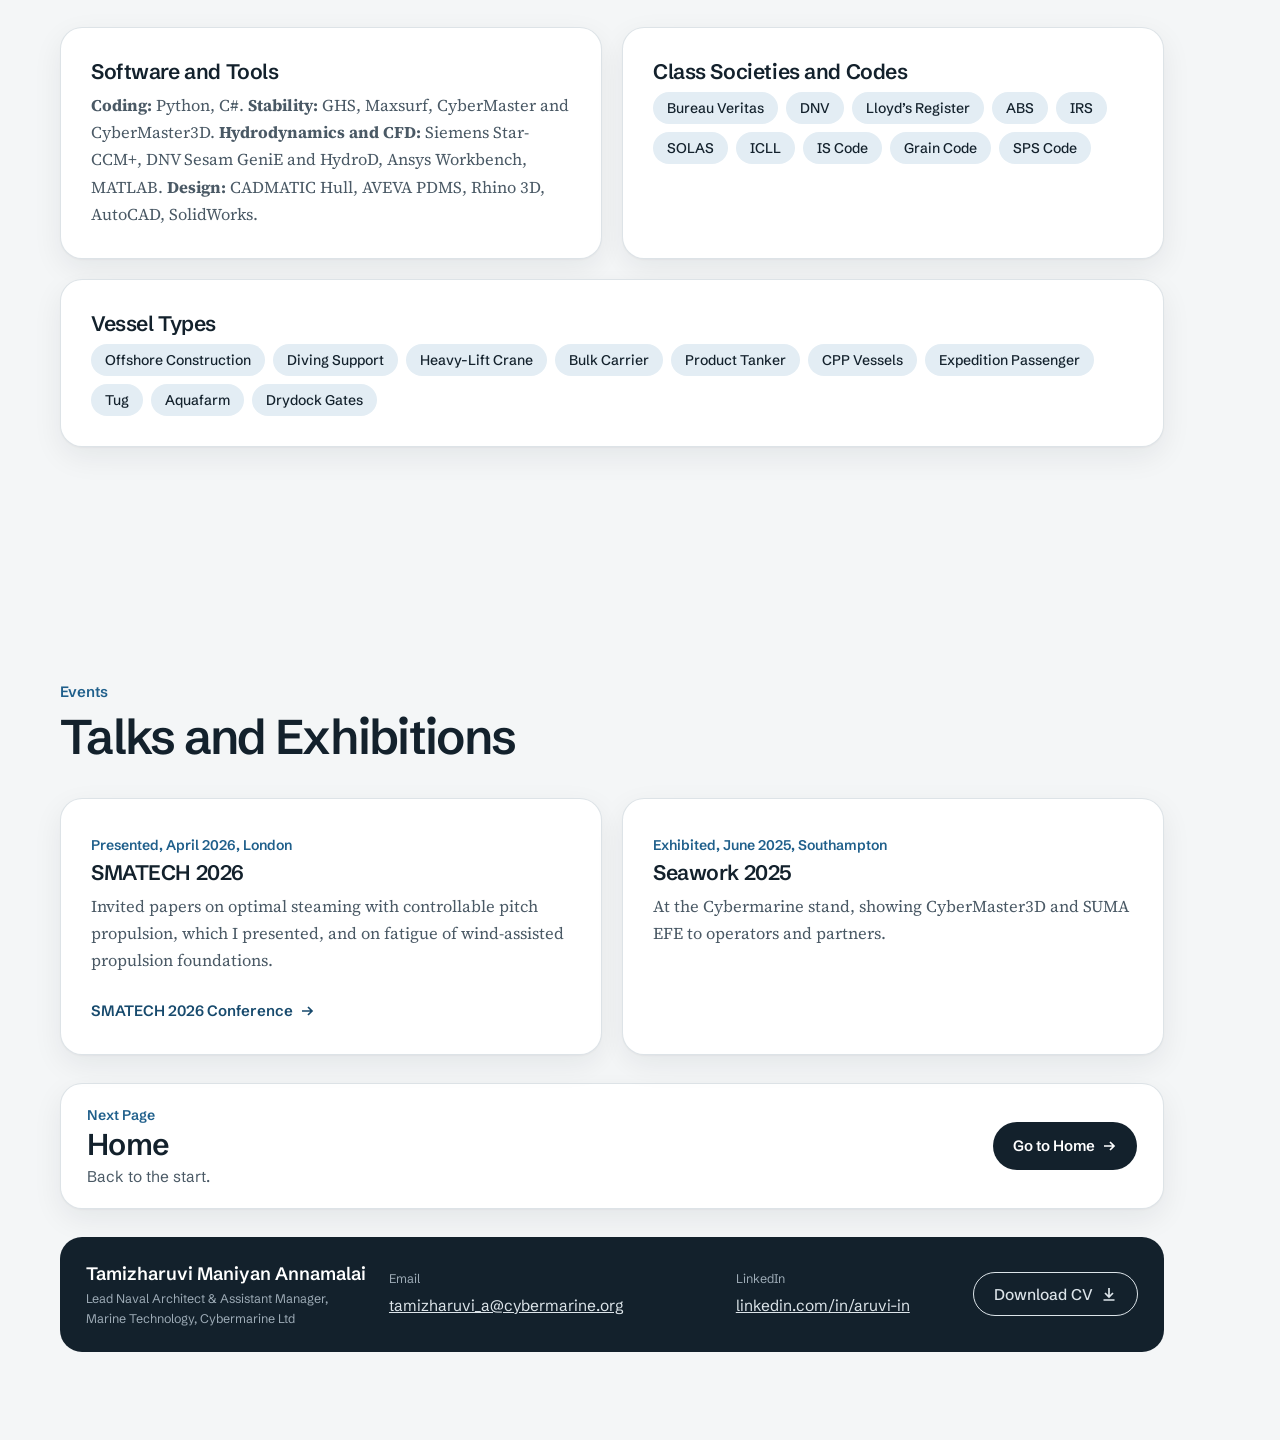
==== commit 6d445d75: "Data Update" ====
--- a/about.html
+++ b/about.html
@@ -22,7 +22,7 @@
   <a class="me" href="index.html"><b>Tamizharuvi Maniyan Annamalai</b><span>Naval Architect and Marine Digital Technologist</span></a>
   <nav aria-label="Main"><ul class="menu"><li><a href="index.html">Home</a></li><li><a href="digital.html">Digital Technology</a></li><li><a href="research.html">Research</a></li><li><a href="engineering.html">Engineering</a></li><li><a href="about.html" aria-current="page">About</a></li></ul></nav>
   <div class="right">
-    <a class="btn" href="Tamizharuvi_CV.pdf" download><span class="lbl">Download CV</span><svg class="ico" viewBox="0 0 16 16" fill="none" stroke="currentColor" stroke-width="1.7" aria-hidden="true"><path d="M8 2v9M4 7l4 4 4-4M2.5 14h11"/></svg></a>
+    <a target="_blank" rel="noopener" class="btn" href="Tamizharuvi_CV.pdf" download><span class="lbl">Download CV</span><svg class="ico" viewBox="0 0 16 16" fill="none" stroke="currentColor" stroke-width="1.7" aria-hidden="true"><path d="M8 2v9M4 7l4 4 4-4M2.5 14h11"/></svg></a>
     <button class="burger" type="button" aria-label="Menu" aria-expanded="false"><svg width="18" height="18" viewBox="0 0 18 18" fill="none" stroke="currentColor" stroke-width="1.8" aria-hidden="true"><path d="M2 5h14M2 9h14M2 13h14"/></svg></button>
   </div>
 </div></header>
@@ -30,8 +30,8 @@
 <main id="main" class="deck">
 <section class="sec" id="profile" data-label="Profile" aria-label="Profile"><div class="sec-in"><div class="hero">
   <div><div class="sec-head"><div class="eyebrow">About</div><h1 class="title">Naval Architect and Marine Digital Technologist</h1></div>
-    <p class="lead">I solve stability, regulatory and shipbuilding problems for ship owners, and where I can, I solve them with digital technology. I write the architecture, logic, interface and specification for each product and lead the software team to delivery. My aim is fleet-wide decision support from an onshore office, ready for autonomous vessels.</p>
-    <div class="acts"><a class="btn" href="Tamizharuvi_CV.pdf" download>Download CV<svg class="ico" viewBox="0 0 16 16" fill="none" stroke="currentColor" stroke-width="1.7" aria-hidden="true"><path d="M8 2v9M4 7l4 4 4-4M2.5 14h11"/></svg></a></div>
+    <p class="lead">I solve stability, regulatory and shipbuilding problems for ship owners, and where I can, I solve them with digital technology. My focus is decarbonisation through digitalisation: software such as SUMA EFE that cuts fuel and emissions on vessels already at sea, and engineering for wind-assisted propulsion, supporting the UK’s goal of net-zero shipping by 2050.</p><p class="lead">For each product I write the architecture, logic, interface and specification, and lead the software team to delivery. My aim is fleet-wide decision support from an onshore office, ready for autonomous vessels.</p>
+    <div class="acts"><a target="_blank" rel="noopener" class="btn" href="Tamizharuvi_CV.pdf" download>Download CV<svg class="ico" viewBox="0 0 16 16" fill="none" stroke="currentColor" stroke-width="1.7" aria-hidden="true"><path d="M8 2v9M4 7l4 4 4-4M2.5 14h11"/></svg></a></div>
   </div>
   <figure class="portrait"><img src="img/profile-640.jpg" alt="Portrait of Tamizharuvi Maniyan Annamalai" width="640" height="640"></figure>
 </div></div></section>
@@ -58,18 +58,18 @@
 <section class="sec" id="skills" data-label="Skills" aria-label="Skills"><div class="sec-in"><div class="sec-head"><div class="eyebrow">Skills</div><h2 class="title">Tools, Rules and Vessel Types</h2></div>
 <div class="grid2">
   <div class="card"><h3>Software and Tools</h3><p><b>Coding:</b> Python, C#. <b>Stability:</b> GHS, Maxsurf, CyberMaster and CyberMaster3D. <b>Hydrodynamics and CFD:</b> Siemens Star-CCM+, DNV Sesam GeniE and HydroD, Ansys Workbench, MATLAB. <b>Design:</b> CADMATIC Hull, AVEVA PDMS, Rhino 3D, AutoCAD, SolidWorks.</p></div>
-  <div class="card"><h3>Class Societies and Codes</h3><div class="chips"><span>Bureau Veritas</span><span>DNV</span><span>Lloyd’s Register</span><span>ABS</span><span>IRS</span><span>SOLAS</span><span>ICLL</span><span>IS Code</span><span>Grain Code</span><span>SPS Code</span><span>CAP 437</span></div></div>
+  <div class="card"><h3>Class Societies and Codes</h3><div class="chips"><span>Bureau Veritas</span><span>DNV</span><span>Lloyd’s Register</span><span>ABS</span><span>IRS</span><span>SOLAS</span><span>ICLL</span><span>IS Code</span><span>Grain Code</span><span>SPS Code</span></div></div>
   <div class="card" style="grid-column:1/-1"><h3>Vessel Types</h3><div class="chips"><span>Offshore Construction</span><span>Diving Support</span><span>Heavy-Lift Crane</span><span>Bulk Carrier</span><span>Product Tanker</span><span>CPP Vessels</span><span>Expedition Passenger</span><span>Tug</span><span>Aquafarm</span><span>Drydock Gates</span></div></div>
 </div></div></section>
-<section class="sec" id="events" data-label="Events and Contact" aria-label="Events and Contact"><div class="sec-in"><div class="sec-head"><div class="eyebrow">Events</div><h2 class="title">Where I Have Presented</h2></div>
+<section class="sec" id="events" data-label="Events" aria-label="Events"><div class="sec-in"><div class="sec-head"><div class="eyebrow">Events</div><h2 class="title">Talks and Exhibitions</h2></div>
 <div class="grid2">
-  <div class="card"><span class="tag">April 2026, London</span><h3>SMATECH 2026</h3><p>Presented the paper on optimal steaming with controllable pitch propulsion.</p></div>
-  <div class="card"><span class="tag">June 2025, Southampton</span><h3>Seawork 2025</h3><p>At the Cybermarine stand, showing CyberMaster3D and SUMA EFE.</p></div>
+  <div class="card"><span class="tag">Presented, April 2026, London</span><h3>SMATECH 2026</h3><p>Invited papers on optimal steaming with controllable pitch propulsion, which I presented, and on fatigue of wind-assisted propulsion foundations.</p><a target="_blank" rel="noopener" class="go" href="https://www.mam.engineer/smatech-2026">SMATECH 2026 Conference<svg class="ico arw" viewBox="0 0 16 16" fill="none" stroke="currentColor" stroke-width="1.7" aria-hidden="true"><path d="M3 8h10M9 4l4 4-4 4"/></svg></a></div>
+  <div class="card"><span class="tag">Exhibited, June 2025, Southampton</span><h3>Seawork 2025</h3><p>At the Cybermarine stand, showing CyberMaster3D and SUMA EFE to operators and partners.</p></div>
 </div><a class="nextpage" href="index.html"><span class="k">Next Page</span><b>Home</b><span class="d">Back to the start.</span><span class="go">Go to Home<svg class="ico arw" viewBox="0 0 16 16" fill="none" stroke="currentColor" stroke-width="1.7" aria-hidden="true"><path d="M3 8h10M9 4l4 4-4 4"/></svg></span></a><footer class="foot">
   <div><b>Tamizharuvi Maniyan Annamalai</b><span class="k">Lead Naval Architect &amp; Assistant Manager, Marine Technology, Cybermarine Ltd</span></div>
   <div><span class="k">Email</span><a href="mailto:tamizharuvi_a@cybermarine.org">tamizharuvi_a@cybermarine.org</a></div>
-  <div><span class="k">LinkedIn</span><a href="https://www.linkedin.com/in/aruvi-in/" rel="noopener">linkedin.com/in/aruvi-in</a></div>
-  <a class="btn" href="Tamizharuvi_CV.pdf" download>Download CV<svg class="ico" viewBox="0 0 16 16" fill="none" stroke="currentColor" stroke-width="1.7" aria-hidden="true"><path d="M8 2v9M4 7l4 4 4-4M2.5 14h11"/></svg></a>
+  <div><span class="k">LinkedIn</span><a target="_blank" rel="noopener" href="https://www.linkedin.com/in/aruvi-in/" rel="noopener">linkedin.com/in/aruvi-in</a></div>
+  <a target="_blank" rel="noopener" class="btn" href="Tamizharuvi_CV.pdf" download>Download CV<svg class="ico" viewBox="0 0 16 16" fill="none" stroke="currentColor" stroke-width="1.7" aria-hidden="true"><path d="M8 2v9M4 7l4 4 4-4M2.5 14h11"/></svg></a>
 </footer></div></section>
 </main>
 <div class="dots" aria-label="Sections"><button class="arrow prev" type="button" aria-label="Previous Section"><svg width="16" height="16" viewBox="0 0 16 16" fill="none" stroke="currentColor" stroke-width="1.8" aria-hidden="true"><path d="M8 13V3M4 7l4-4 4 4"/></svg></button><ol></ol><button class="arrow next" type="button" aria-label="Next Section"><svg width="16" height="16" viewBox="0 0 16 16" fill="none" stroke="currentColor" stroke-width="1.8" aria-hidden="true"><path d="M8 3v10M4 9l4 4 4-4"/></svg></button></div>
--- a/assets/site.css
+++ b/assets/site.css
@@ -62,21 +62,20 @@
 
 /* sections: on wide screens one section at a time; content moves, background stays */
 .deck{position:relative}
+html{scroll-behavior:smooth;scroll-padding-top:var(--head)}
 .sec{position:relative;padding:clamp(48px,7vw,88px) 0}
 .sec-in{max-width:var(--wrap);margin:0 auto;padding:0 var(--g)}
 @media (min-width:1061px){
-  html.paged,html.paged body{height:100%;overflow:hidden}
-  .paged .deck{height:calc(100vh - var(--head))}
-  .paged .sec{position:absolute;transition:none!important;inset:0;padding:0;overflow-y:auto;overscroll-behavior:contain;opacity:0;visibility:hidden;transform:translateY(48px);transition:opacity .7s var(--ease),transform .9s var(--out),visibility 0s linear .9s}
-  .paged.ready .sec{transition:opacity .28s var(--ease),transform .5s var(--ease),visibility 0s linear .5s!important}
-  .paged .sec.up{transform:translateY(-48px)}
-  .paged .sec.on{opacity:1;visibility:visible;transform:none}
-  .paged.ready .sec.on{transition:opacity .6s var(--ease) .28s,transform .9s var(--out) .28s,visibility 0s!important}
-  .paged .sec-in{min-height:100%;display:flex;flex-direction:column;justify-content:center;padding-top:40px;padding-bottom:56px;padding-right:calc(var(--g) + 56px)}
-}
+  .sec{min-height:calc(100vh - var(--head));display:flex;flex-direction:column;justify-content:center}
+  .sec-in{width:100%;padding-right:calc(var(--g) + 56px)}
+}
+/* sections rise gently into view */
+.js .sec-in>*{opacity:0;transform:translateY(28px);transition:opacity .8s var(--ease),transform 1s var(--out)}
+.js .sec-in>*:nth-child(2){transition-delay:.08s}.js .sec-in>*:nth-child(3){transition-delay:.16s}.js .sec-in>*:nth-child(n+4){transition-delay:.22s}
+.js .sec.in .sec-in>*{opacity:1;transform:none}
 .dots{display:none}
 @media (min-width:1061px){
-  .paged .dots{display:flex;flex-direction:column;align-items:center;gap:6px;position:fixed;right:max(14px,calc((100vw - var(--wrap))/2 - 20px));top:50%;transform:translateY(-50%);z-index:40}
+  .dots{display:flex;flex-direction:column;align-items:center;gap:6px;position:fixed;right:max(14px,calc((100vw - var(--wrap))/2 - 20px));top:50%;transform:translateY(-50%);z-index:40}
   .dots .arrow{width:40px;height:40px;border-radius:50%;border:1px solid var(--rule);background:rgba(255,255,255,.75);backdrop-filter:blur(12px);display:grid;place-items:center;cursor:pointer;color:var(--ink);transition:background .2s,color .2s,opacity .2s,transform .2s}
   .dots .arrow:hover{background:var(--ink);color:#fff}
   .dots .arrow:active{transform:scale(.92)}
@@ -90,7 +89,7 @@
 }
 .totop{position:fixed;right:16px;bottom:16px;width:48px;height:48px;border-radius:50%;border:1px solid var(--rule);background:rgba(255,255,255,.9);backdrop-filter:blur(12px);color:var(--ink);display:grid;place-items:center;cursor:pointer;box-shadow:var(--shadow);opacity:0;transform:translateY(10px);transition:opacity .3s,transform .4s var(--out);z-index:45}
 .totop.show{opacity:1;transform:none}
-@media (min-width:1061px){.paged .totop{display:none}}
+
 
 /* type */
 .eyebrow{font-family:var(--sans);font-size:15px;font-weight:600;color:var(--blue)}
@@ -214,7 +213,7 @@
 @media (max-width:900px){.foot{grid-template-columns:1fr}}
 
 @media (prefers-reduced-motion:reduce){
-  *,.paged .sec,.paged .sec.on{transition-duration:.01ms!important;animation:none!important}
+  html{scroll-behavior:auto}*{transition-duration:.01ms!important;animation:none!important}.js .sec-in>*{opacity:1!important;transform:none!important}
   @view-transition{navigation:none}
 }
 ::view-transition-old(root){animation:vt-out .35s var(--ease) both}
